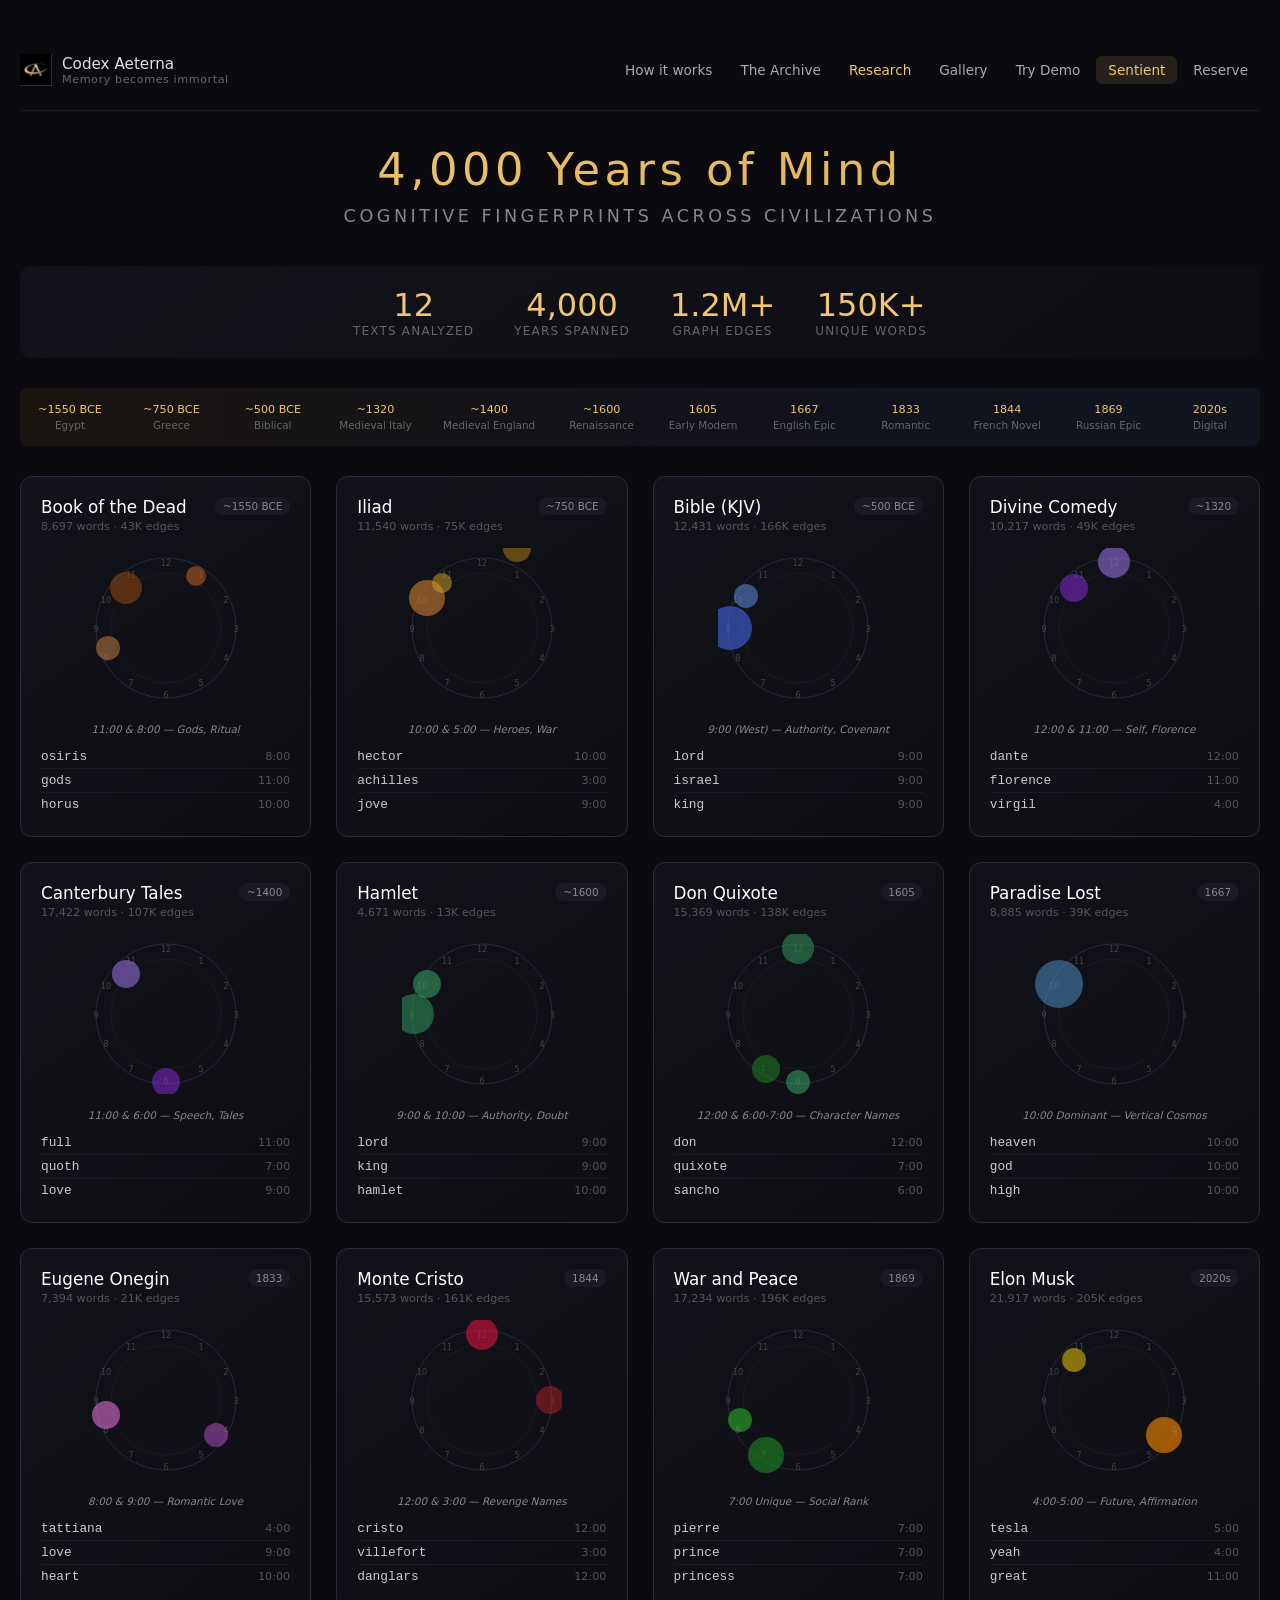
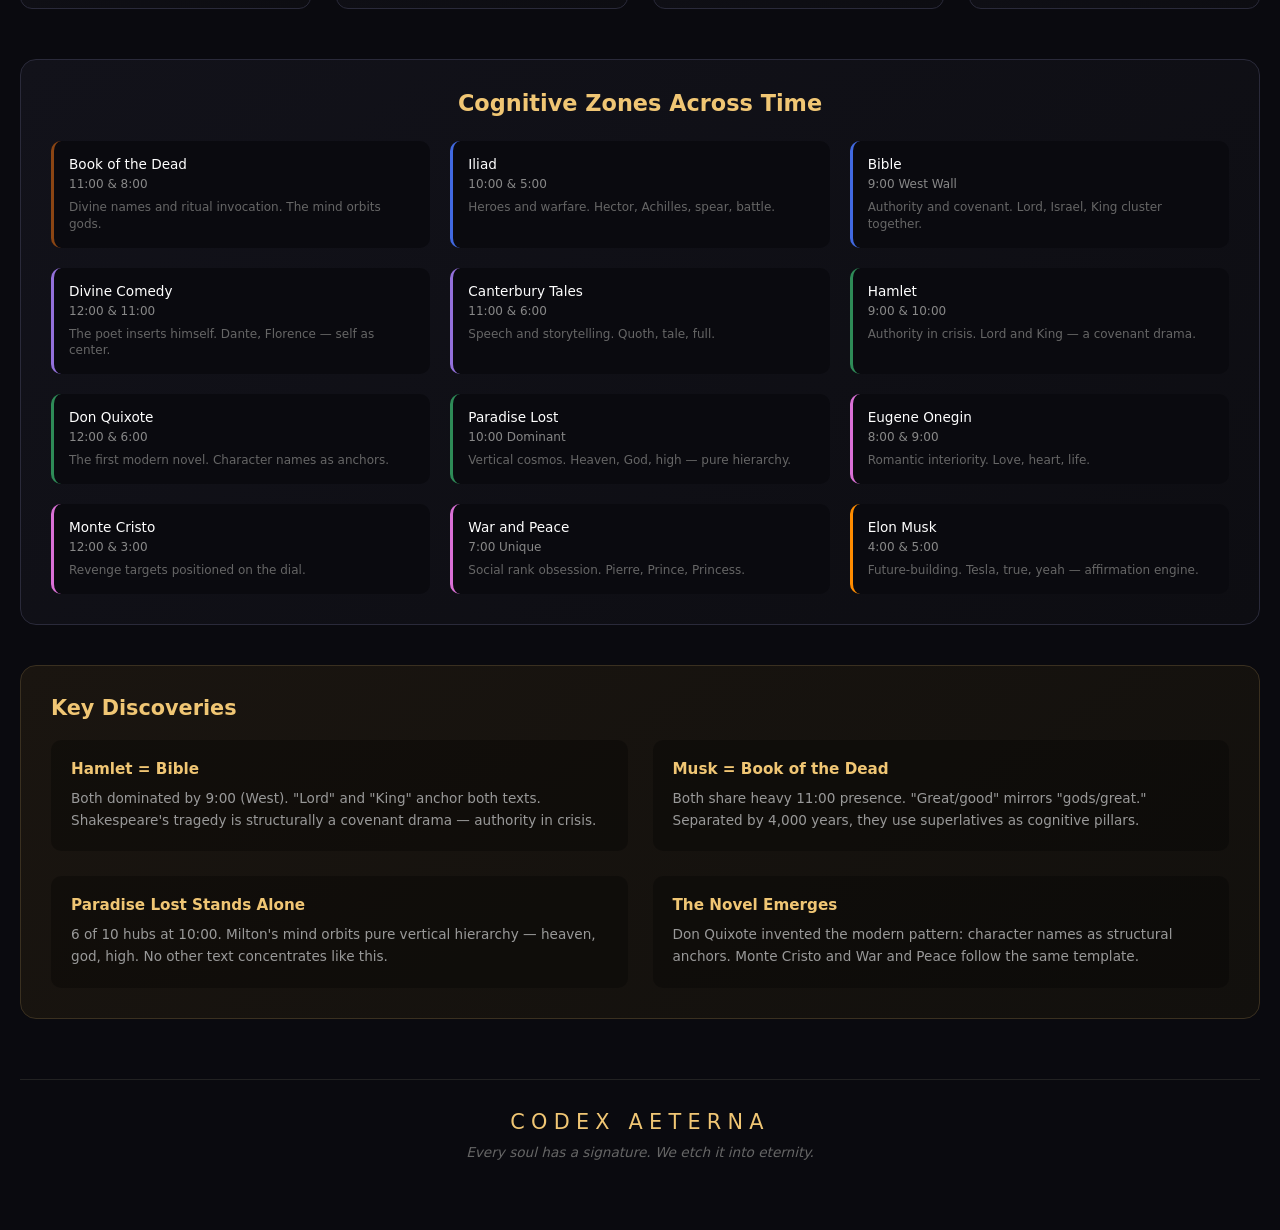
==== cognitive_fingerprints_full.html @ a66b54e3 "Codex Aeterna - launch version" ====
<!DOCTYPE html>
<html lang="en">
<head>
    <meta charset="UTF-8">
    <meta name="viewport" content="width=device-width, initial-scale=1.0">
    <title>4,000 Years of Cognitive Fingerprints | Codex Aeterna</title>
    <style>
        * {
            margin: 0;
            padding: 0;
            box-sizing: border-box;
        }
        
        body {
            background: #0a0a0f;
            color: #e0e0e0;
            font-family: 'Segoe UI', system-ui, sans-serif;
            min-height: 100vh;
            padding: 40px 20px;
        }
        
        .container {
            max-width: 1400px;
            margin: 0 auto;
        }
        
        header {
            text-align: center;
            margin-bottom: 40px;
        }
        
        h1 {
            font-size: 2.8rem;
            font-weight: 300;
            letter-spacing: 0.1em;
            margin-bottom: 10px;
            background: linear-gradient(135deg, #f0c674, #e0b050);
            -webkit-background-clip: text;
            -webkit-text-fill-color: transparent;
            background-clip: text;
        }
        
        .subtitle {
            font-size: 1.1rem;
            color: #888;
            letter-spacing: 0.2em;
            text-transform: uppercase;
        }
        
        .stats-bar {
            display: flex;
            justify-content: center;
            gap: 40px;
            margin: 30px 0;
            padding: 20px;
            background: linear-gradient(145deg, #12121a, #0d0d12);
            border-radius: 12px;
        }
        
        .stat {
            text-align: center;
        }
        
        .stat-value {
            font-size: 2rem;
            font-weight: 300;
            color: #f0c674;
        }
        
        .stat-label {
            font-size: 0.75rem;
            color: #666;
            text-transform: uppercase;
            letter-spacing: 0.1em;
        }
        
        .timeline {
            display: flex;
            justify-content: space-between;
            align-items: center;
            margin: 30px 0;
            padding: 15px 10px;
            background: linear-gradient(90deg, #1a1510 0%, #12121a 50%, #101520 100%);
            border-radius: 8px;
            overflow-x: auto;
        }
        
        .era {
            text-align: center;
            min-width: 80px;
            padding: 0 5px;
        }
        
        .era-date {
            font-size: 0.7rem;
            color: #f0c674;
            margin-bottom: 3px;
        }
        
        .era-name {
            font-size: 0.65rem;
            color: #666;
        }
        
        .dials-grid {
            display: grid;
            grid-template-columns: repeat(4, 1fr);
            gap: 25px;
            margin: 30px 0;
        }
        
        @media (max-width: 1200px) {
            .dials-grid { grid-template-columns: repeat(3, 1fr); }
        }
        
        @media (max-width: 900px) {
            .dials-grid { grid-template-columns: repeat(2, 1fr); }
        }
        
        @media (max-width: 600px) {
            .dials-grid { grid-template-columns: 1fr; }
        }
        
        .dial-card {
            background: linear-gradient(145deg, #12121a, #0d0d12);
            border: 1px solid #2a2a3a;
            border-radius: 12px;
            padding: 20px;
            position: relative;
            transition: transform 0.2s, border-color 0.2s;
        }
        
        .dial-card:hover {
            transform: translateY(-3px);
            border-color: #3a3a4a;
        }
        
        .dial-header {
            display: flex;
            justify-content: space-between;
            align-items: flex-start;
            margin-bottom: 15px;
        }
        
        .dial-title {
            font-size: 1.05rem;
            font-weight: 500;
            color: #fff;
        }
        
        .dial-meta {
            font-size: 0.7rem;
            color: #555;
            margin-top: 3px;
        }
        
        .dial-era {
            font-size: 0.65rem;
            color: #888;
            background: #1a1a25;
            padding: 3px 8px;
            border-radius: 10px;
        }
        
        .dial-container {
            position: relative;
            width: 160px;
            height: 160px;
            margin: 0 auto 15px;
        }
        
        .dial-svg {
            width: 100%;
            height: 100%;
        }
        
        .hub-list {
            margin-top: 10px;
        }
        
        .hub-item {
            display: flex;
            justify-content: space-between;
            align-items: center;
            padding: 4px 0;
            border-bottom: 1px solid #1a1a25;
            font-size: 0.8rem;
        }
        
        .hub-item:last-child {
            border-bottom: none;
        }
        
        .hub-word {
            color: #ccc;
            font-family: 'Consolas', monospace;
        }
        
        .hub-clock {
            color: #555;
            font-size: 0.7rem;
        }
        
        .zone-label {
            font-size: 0.65rem;
            color: #888;
            text-align: center;
            margin-top: 8px;
            font-style: italic;
        }
        
        .pattern-section {
            margin-top: 50px;
            padding: 30px;
            background: linear-gradient(145deg, #12121a, #0d0d12);
            border: 1px solid #2a2a3a;
            border-radius: 16px;
        }
        
        .pattern-title {
            font-size: 1.4rem;
            margin-bottom: 25px;
            color: #f0c674;
            text-align: center;
        }
        
        .pattern-grid {
            display: grid;
            grid-template-columns: repeat(3, 1fr);
            gap: 20px;
        }
        
        @media (max-width: 800px) {
            .pattern-grid { grid-template-columns: repeat(2, 1fr); }
        }
        
        @media (max-width: 500px) {
            .pattern-grid { grid-template-columns: 1fr; }
        }
        
        .pattern-item {
            padding: 15px;
            background: #0a0a0f;
            border-radius: 10px;
            border-left: 3px solid;
        }
        
        .pattern-name {
            font-size: 0.85rem;
            color: #fff;
            margin-bottom: 5px;
        }
        
        .pattern-zone {
            font-size: 0.75rem;
            color: #888;
            margin-bottom: 8px;
        }
        
        .pattern-desc {
            font-size: 0.75rem;
            color: #666;
            line-height: 1.4;
        }
        
        .insight-section {
            margin-top: 40px;
            padding: 30px;
            background: linear-gradient(145deg, #1a1510, #12100d);
            border: 1px solid #3a3020;
            border-radius: 16px;
        }
        
        .insight-title {
            font-size: 1.3rem;
            margin-bottom: 20px;
            color: #f0c674;
        }
        
        .insight-grid {
            display: grid;
            grid-template-columns: repeat(2, 1fr);
            gap: 25px;
        }
        
        @media (max-width: 700px) {
            .insight-grid { grid-template-columns: 1fr; }
        }
        
        .insight-card {
            padding: 20px;
            background: rgba(0,0,0,0.3);
            border-radius: 10px;
        }
        
        .insight-card h3 {
            font-size: 0.95rem;
            color: #f0c674;
            margin-bottom: 10px;
        }
        
        .insight-card p {
            font-size: 0.85rem;
            color: #999;
            line-height: 1.6;
        }
        
        footer {
            margin-top: 60px;
            text-align: center;
            padding: 30px;
            border-top: 1px solid #222;
        }
        
        .brand {
            font-size: 1.3rem;
            letter-spacing: 0.3em;
            color: #f0c674;
            margin-bottom: 10px;
        }
        
        .tagline {
            font-size: 0.85rem;
            color: #666;
            font-style: italic;
        }

        /* Color coding by era */
        .ancient { border-left-color: #8B4513; }
        .classical { border-left-color: #4169E1; }
        .medieval { border-left-color: #9370DB; }
        .renaissance { border-left-color: #2E8B57; }
        .romantic { border-left-color: #DA70D6; }
        .modern { border-left-color: #FF8C00; }
    </style>
    <style>
        .site-nav {
            display: flex;
            align-items: center;
            justify-content: space-between;
            padding: 14px 0 24px;
            border-bottom: 1px solid rgba(255,255,255,0.07);
            margin-bottom: 32px;
            flex-wrap: wrap;
            gap: 12px;
        }
        .site-nav a.logo-link {
            display: flex;
            align-items: center;
            gap: 10px;
            text-decoration: none;
            color: inherit;
        }
        .site-nav .logo-mark {
            height: 32px;
            width: auto;
        }
        .site-nav .logo-text span:first-child {
            display: block;
            font-size: 0.95rem;
            font-weight: 500;
            color: #e0e0e0;
        }
        .site-nav .logo-text span:last-child {
            display: block;
            font-size: 0.7rem;
            color: #666;
            letter-spacing: 0.05em;
        }
        .site-nav nav {
            display: flex;
            gap: 4px;
            flex-wrap: wrap;
        }
        .site-nav nav a {
            padding: 6px 12px;
            border-radius: 6px;
            font-size: 0.85rem;
            color: #aaa;
            text-decoration: none;
            transition: color 0.2s;
        }
        .site-nav nav a:hover { color: #e0e0e0; }
        .site-nav nav a.active { color: #f0c674; }
        .site-nav nav a.highlight {
            background: rgba(240,198,116,0.12);
            color: #f0c674;
        }
        .site-nav .hamburger {
            display: none;
            flex-direction: column;
            justify-content: center;
            gap: 5px;
            background: none;
            border: 1px solid rgba(255,255,255,0.12);
            border-radius: 8px;
            padding: 8px 10px;
            cursor: pointer;
            margin-left: auto;
        }
        .site-nav .hamburger span {
            display: block;
            width: 20px;
            height: 2px;
            background: #aaa;
            border-radius: 2px;
            transition: transform 0.2s ease, opacity 0.2s ease;
        }
        .site-nav.nav-open .hamburger span:nth-child(1) { transform: translateY(7px) rotate(45deg); }
        .site-nav.nav-open .hamburger span:nth-child(2) { opacity: 0; }
        .site-nav.nav-open .hamburger span:nth-child(3) { transform: translateY(-7px) rotate(-45deg); }
        @media (max-width: 767px) {
            .site-nav { flex-wrap: wrap; align-items: center; }
            .site-nav .hamburger { display: flex; }
            .site-nav nav {
                display: none;
                width: 100%;
                flex-direction: column;
                gap: 4px;
                padding-top: 10px;
                margin-top: 8px;
                border-top: 1px solid rgba(255,255,255,0.08);
            }
            .site-nav.nav-open nav { display: flex; background: #1a1a2e; border-radius: 12px; padding: 8px; margin-top: 10px; }
            .site-nav nav a { border-radius: 8px; padding: 10px 12px; }
        }
    </style>
</head>
<body>
    <div class="container">
        <div class="site-nav">
            <a href="index.html" class="logo-link">
                <img src="assets/img/logo-symbol-512.png" alt="Codex Aeterna" class="logo-mark">
                <div class="logo-text">
                    <span>Codex Aeterna</span>
                    <span>Memory becomes immortal</span>
                </div>
            </a>
            <button class="hamburger" aria-label="Toggle navigation" aria-expanded="false">
                <span></span><span></span><span></span>
            </button>
            <nav>
                <a href="index.html#how-it-works">How it works</a>
                <a href="index.html#offerings">The Archive</a>
                <a href="cognitive_fingerprints_full.html" class="active">Research</a>
                <a href="gallery.html">Gallery</a>
                <a href="demo.html">Try Demo</a>
                <a href="sentient.html" class="highlight">Sentient</a>
                <a href="index.html#contact">Reserve</a>
            </nav>
        </div>
        <header>
            <h1>4,000 Years of Mind</h1>
            <p class="subtitle">Cognitive Fingerprints Across Civilizations</p>
        </header>
        
        <div class="stats-bar">
            <div class="stat">
                <div class="stat-value">12</div>
                <div class="stat-label">Texts Analyzed</div>
            </div>
            <div class="stat">
                <div class="stat-value">4,000</div>
                <div class="stat-label">Years Spanned</div>
            </div>
            <div class="stat">
                <div class="stat-value">1.2M+</div>
                <div class="stat-label">Graph Edges</div>
            </div>
            <div class="stat">
                <div class="stat-value">150K+</div>
                <div class="stat-label">Unique Words</div>
            </div>
        </div>
        
        <div class="timeline">
            <div class="era"><div class="era-date">~1550 BCE</div><div class="era-name">Egypt</div></div>
            <div class="era"><div class="era-date">~750 BCE</div><div class="era-name">Greece</div></div>
            <div class="era"><div class="era-date">~500 BCE</div><div class="era-name">Biblical</div></div>
            <div class="era"><div class="era-date">~1320</div><div class="era-name">Medieval Italy</div></div>
            <div class="era"><div class="era-date">~1400</div><div class="era-name">Medieval England</div></div>
            <div class="era"><div class="era-date">~1600</div><div class="era-name">Renaissance</div></div>
            <div class="era"><div class="era-date">1605</div><div class="era-name">Early Modern</div></div>
            <div class="era"><div class="era-date">1667</div><div class="era-name">English Epic</div></div>
            <div class="era"><div class="era-date">1833</div><div class="era-name">Romantic</div></div>
            <div class="era"><div class="era-date">1844</div><div class="era-name">French Novel</div></div>
            <div class="era"><div class="era-date">1869</div><div class="era-name">Russian Epic</div></div>
            <div class="era"><div class="era-date">2020s</div><div class="era-name">Digital</div></div>
        </div>
        
        <div class="dials-grid">
            <!-- Book of the Dead -->
            <div class="dial-card">
                <div class="dial-header">
                    <div>
                        <div class="dial-title">Book of the Dead</div>
                        <div class="dial-meta">8,697 words · 43K edges</div>
                    </div>
                    <span class="dial-era">~1550 BCE</span>
                </div>
                <div class="dial-container">
                    <svg class="dial-svg" viewBox="0 0 160 160">
                        <circle cx="80" cy="80" r="70" fill="none" stroke="#2a2a3a" stroke-width="1"/>
                        <circle cx="80" cy="80" r="55" fill="none" stroke="#1a1a25" stroke-width="1"/>
                        <g fill="#444" font-size="8" text-anchor="middle">
                            <text x="80" y="18">12</text><text x="115" y="30">1</text>
                            <text x="140" y="55">2</text><text x="150" y="84">3</text>
                            <text x="140" y="113">4</text><text x="115" y="138">5</text>
                            <text x="80" y="150">6</text><text x="45" y="138">7</text>
                            <text x="20" y="113">8</text><text x="10" y="84">9</text>
                            <text x="20" y="55">10</text><text x="45" y="30">11</text>
                        </g>
                        <circle cx="40" cy="40" r="16" fill="#8B4513" opacity="0.6"/>
                        <circle cx="22" cy="100" r="12" fill="#CD853F" opacity="0.5"/>
                        <circle cx="110" cy="28" r="10" fill="#D2691E" opacity="0.5"/>
                    </svg>
                </div>
                <div class="zone-label">11:00 & 8:00 — Gods, Ritual</div>
                <div class="hub-list">
                    <div class="hub-item"><span class="hub-word">osiris</span><span class="hub-clock">8:00</span></div>
                    <div class="hub-item"><span class="hub-word">gods</span><span class="hub-clock">11:00</span></div>
                    <div class="hub-item"><span class="hub-word">horus</span><span class="hub-clock">10:00</span></div>
                </div>
            </div>
            
            <!-- Iliad -->
            <div class="dial-card">
                <div class="dial-header">
                    <div>
                        <div class="dial-title">Iliad</div>
                        <div class="dial-meta">11,540 words · 75K edges</div>
                    </div>
                    <span class="dial-era">~750 BCE</span>
                </div>
                <div class="dial-container">
                    <svg class="dial-svg" viewBox="0 0 160 160">
                        <circle cx="80" cy="80" r="70" fill="none" stroke="#2a2a3a" stroke-width="1"/>
                        <circle cx="80" cy="80" r="55" fill="none" stroke="#1a1a25" stroke-width="1"/>
                        <g fill="#444" font-size="8" text-anchor="middle">
                            <text x="80" y="18">12</text><text x="115" y="30">1</text>
                            <text x="140" y="55">2</text><text x="150" y="84">3</text>
                            <text x="140" y="113">4</text><text x="115" y="138">5</text>
                            <text x="80" y="150">6</text><text x="45" y="138">7</text>
                            <text x="20" y="113">8</text><text x="10" y="84">9</text>
                            <text x="20" y="55">10</text><text x="45" y="30">11</text>
                        </g>
                        <circle cx="25" cy="50" r="18" fill="#CD7F32" opacity="0.6"/>
                        <circle cx="115" y="130" r="14" fill="#B8860B" opacity="0.5"/>
                        <circle cx="40" cy="35" r="10" fill="#DAA520" opacity="0.5"/>
                    </svg>
                </div>
                <div class="zone-label">10:00 & 5:00 — Heroes, War</div>
                <div class="hub-list">
                    <div class="hub-item"><span class="hub-word">hector</span><span class="hub-clock">10:00</span></div>
                    <div class="hub-item"><span class="hub-word">achilles</span><span class="hub-clock">3:00</span></div>
                    <div class="hub-item"><span class="hub-word">jove</span><span class="hub-clock">9:00</span></div>
                </div>
            </div>
            
            <!-- Bible -->
            <div class="dial-card">
                <div class="dial-header">
                    <div>
                        <div class="dial-title">Bible (KJV)</div>
                        <div class="dial-meta">12,431 words · 166K edges</div>
                    </div>
                    <span class="dial-era">~500 BCE</span>
                </div>
                <div class="dial-container">
                    <svg class="dial-svg" viewBox="0 0 160 160">
                        <circle cx="80" cy="80" r="70" fill="none" stroke="#2a2a3a" stroke-width="1"/>
                        <circle cx="80" cy="80" r="55" fill="none" stroke="#1a1a25" stroke-width="1"/>
                        <g fill="#444" font-size="8" text-anchor="middle">
                            <text x="80" y="18">12</text><text x="115" y="30">1</text>
                            <text x="140" y="55">2</text><text x="150" y="84">3</text>
                            <text x="140" y="113">4</text><text x="115" y="138">5</text>
                            <text x="80" y="150">6</text><text x="45" y="138">7</text>
                            <text x="20" y="113">8</text><text x="10" y="84">9</text>
                            <text x="20" y="55">10</text><text x="45" y="30">11</text>
                        </g>
                        <circle cx="12" cy="80" r="22" fill="#4169E1" opacity="0.6"/>
                        <circle cx="28" cy="48" r="12" fill="#6495ED" opacity="0.5"/>
                    </svg>
                </div>
                <div class="zone-label">9:00 (West) — Authority, Covenant</div>
                <div class="hub-list">
                    <div class="hub-item"><span class="hub-word">lord</span><span class="hub-clock">9:00</span></div>
                    <div class="hub-item"><span class="hub-word">israel</span><span class="hub-clock">9:00</span></div>
                    <div class="hub-item"><span class="hub-word">king</span><span class="hub-clock">9:00</span></div>
                </div>
            </div>
            
            <!-- Divine Comedy -->
            <div class="dial-card">
                <div class="dial-header">
                    <div>
                        <div class="dial-title">Divine Comedy</div>
                        <div class="dial-meta">10,217 words · 49K edges</div>
                    </div>
                    <span class="dial-era">~1320</span>
                </div>
                <div class="dial-container">
                    <svg class="dial-svg" viewBox="0 0 160 160">
                        <circle cx="80" cy="80" r="70" fill="none" stroke="#2a2a3a" stroke-width="1"/>
                        <circle cx="80" cy="80" r="55" fill="none" stroke="#1a1a25" stroke-width="1"/>
                        <g fill="#444" font-size="8" text-anchor="middle">
                            <text x="80" y="18">12</text><text x="115" y="30">1</text>
                            <text x="140" y="55">2</text><text x="150" y="84">3</text>
                            <text x="140" y="113">4</text><text x="115" y="138">5</text>
                            <text x="80" y="150">6</text><text x="45" y="138">7</text>
                            <text x="20" y="113">8</text><text x="10" y="84">9</text>
                            <text x="20" y="55">10</text><text x="45" y="30">11</text>
                        </g>
                        <circle cx="80" cy="14" r="16" fill="#9370DB" opacity="0.6"/>
                        <circle cx="40" cy="40" r="14" fill="#8A2BE2" opacity="0.5"/>
                    </svg>
                </div>
                <div class="zone-label">12:00 & 11:00 — Self, Florence</div>
                <div class="hub-list">
                    <div class="hub-item"><span class="hub-word">dante</span><span class="hub-clock">12:00</span></div>
                    <div class="hub-item"><span class="hub-word">florence</span><span class="hub-clock">11:00</span></div>
                    <div class="hub-item"><span class="hub-word">virgil</span><span class="hub-clock">4:00</span></div>
                </div>
            </div>
            
            <!-- Canterbury Tales -->
            <div class="dial-card">
                <div class="dial-header">
                    <div>
                        <div class="dial-title">Canterbury Tales</div>
                        <div class="dial-meta">17,422 words · 107K edges</div>
                    </div>
                    <span class="dial-era">~1400</span>
                </div>
                <div class="dial-container">
                    <svg class="dial-svg" viewBox="0 0 160 160">
                        <circle cx="80" cy="80" r="70" fill="none" stroke="#2a2a3a" stroke-width="1"/>
                        <circle cx="80" cy="80" r="55" fill="none" stroke="#1a1a25" stroke-width="1"/>
                        <g fill="#444" font-size="8" text-anchor="middle">
                            <text x="80" y="18">12</text><text x="115" y="30">1</text>
                            <text x="140" y="55">2</text><text x="150" y="84">3</text>
                            <text x="140" y="113">4</text><text x="115" y="138">5</text>
                            <text x="80" y="150">6</text><text x="45" y="138">7</text>
                            <text x="20" y="113">8</text><text x="10" y="84">9</text>
                            <text x="20" y="55">10</text><text x="45" y="30">11</text>
                        </g>
                        <circle cx="40" cy="40" r="14" fill="#9370DB" opacity="0.6"/>
                        <circle cx="80" cy="148" r="14" fill="#8A2BE2" opacity="0.5"/>
                    </svg>
                </div>
                <div class="zone-label">11:00 & 6:00 — Speech, Tales</div>
                <div class="hub-list">
                    <div class="hub-item"><span class="hub-word">full</span><span class="hub-clock">11:00</span></div>
                    <div class="hub-item"><span class="hub-word">quoth</span><span class="hub-clock">7:00</span></div>
                    <div class="hub-item"><span class="hub-word">love</span><span class="hub-clock">9:00</span></div>
                </div>
            </div>
            
            <!-- Hamlet -->
            <div class="dial-card">
                <div class="dial-header">
                    <div>
                        <div class="dial-title">Hamlet</div>
                        <div class="dial-meta">4,671 words · 13K edges</div>
                    </div>
                    <span class="dial-era">~1600</span>
                </div>
                <div class="dial-container">
                    <svg class="dial-svg" viewBox="0 0 160 160">
                        <circle cx="80" cy="80" r="70" fill="none" stroke="#2a2a3a" stroke-width="1"/>
                        <circle cx="80" cy="80" r="55" fill="none" stroke="#1a1a25" stroke-width="1"/>
                        <g fill="#444" font-size="8" text-anchor="middle">
                            <text x="80" y="18">12</text><text x="115" y="30">1</text>
                            <text x="140" y="55">2</text><text x="150" y="84">3</text>
                            <text x="140" y="113">4</text><text x="115" y="138">5</text>
                            <text x="80" y="150">6</text><text x="45" y="138">7</text>
                            <text x="20" y="113">8</text><text x="10" y="84">9</text>
                            <text x="20" y="55">10</text><text x="45" y="30">11</text>
                        </g>
                        <circle cx="12" cy="80" r="20" fill="#2E8B57" opacity="0.6"/>
                        <circle cx="25" cy="50" r="14" fill="#3CB371" opacity="0.5"/>
                    </svg>
                </div>
                <div class="zone-label">9:00 & 10:00 — Authority, Doubt</div>
                <div class="hub-list">
                    <div class="hub-item"><span class="hub-word">lord</span><span class="hub-clock">9:00</span></div>
                    <div class="hub-item"><span class="hub-word">king</span><span class="hub-clock">9:00</span></div>
                    <div class="hub-item"><span class="hub-word">hamlet</span><span class="hub-clock">10:00</span></div>
                </div>
            </div>
            
            <!-- Don Quixote -->
            <div class="dial-card">
                <div class="dial-header">
                    <div>
                        <div class="dial-title">Don Quixote</div>
                        <div class="dial-meta">15,369 words · 138K edges</div>
                    </div>
                    <span class="dial-era">1605</span>
                </div>
                <div class="dial-container">
                    <svg class="dial-svg" viewBox="0 0 160 160">
                        <circle cx="80" cy="80" r="70" fill="none" stroke="#2a2a3a" stroke-width="1"/>
                        <circle cx="80" cy="80" r="55" fill="none" stroke="#1a1a25" stroke-width="1"/>
                        <g fill="#444" font-size="8" text-anchor="middle">
                            <text x="80" y="18">12</text><text x="115" y="30">1</text>
                            <text x="140" y="55">2</text><text x="150" y="84">3</text>
                            <text x="140" y="113">4</text><text x="115" y="138">5</text>
                            <text x="80" y="150">6</text><text x="45" y="138">7</text>
                            <text x="20" y="113">8</text><text x="10" y="84">9</text>
                            <text x="20" y="55">10</text><text x="45" y="30">11</text>
                        </g>
                        <circle cx="80" cy="14" r="16" fill="#2E8B57" opacity="0.6"/>
                        <circle cx="48" cy="135" r="14" fill="#228B22" opacity="0.5"/>
                        <circle cx="80" cy="148" r="12" fill="#3CB371" opacity="0.5"/>
                    </svg>
                </div>
                <div class="zone-label">12:00 & 6:00-7:00 — Character Names</div>
                <div class="hub-list">
                    <div class="hub-item"><span class="hub-word">don</span><span class="hub-clock">12:00</span></div>
                    <div class="hub-item"><span class="hub-word">quixote</span><span class="hub-clock">7:00</span></div>
                    <div class="hub-item"><span class="hub-word">sancho</span><span class="hub-clock">6:00</span></div>
                </div>
            </div>
            
            <!-- Paradise Lost -->
            <div class="dial-card">
                <div class="dial-header">
                    <div>
                        <div class="dial-title">Paradise Lost</div>
                        <div class="dial-meta">8,885 words · 39K edges</div>
                    </div>
                    <span class="dial-era">1667</span>
                </div>
                <div class="dial-container">
                    <svg class="dial-svg" viewBox="0 0 160 160">
                        <circle cx="80" cy="80" r="70" fill="none" stroke="#2a2a3a" stroke-width="1"/>
                        <circle cx="80" cy="80" r="55" fill="none" stroke="#1a1a25" stroke-width="1"/>
                        <g fill="#444" font-size="8" text-anchor="middle">
                            <text x="80" y="18">12</text><text x="115" y="30">1</text>
                            <text x="140" y="55">2</text><text x="150" y="84">3</text>
                            <text x="140" y="113">4</text><text x="115" y="138">5</text>
                            <text x="80" y="150">6</text><text x="45" y="138">7</text>
                            <text x="20" y="113">8</text><text x="10" y="84">9</text>
                            <text x="20" y="55">10</text><text x="45" y="30">11</text>
                        </g>
                        <circle cx="25" cy="50" r="24" fill="#4682B4" opacity="0.6"/>
                    </svg>
                </div>
                <div class="zone-label">10:00 Dominant — Vertical Cosmos</div>
                <div class="hub-list">
                    <div class="hub-item"><span class="hub-word">heaven</span><span class="hub-clock">10:00</span></div>
                    <div class="hub-item"><span class="hub-word">god</span><span class="hub-clock">10:00</span></div>
                    <div class="hub-item"><span class="hub-word">high</span><span class="hub-clock">10:00</span></div>
                </div>
            </div>
            
            <!-- Eugene Onegin -->
            <div class="dial-card">
                <div class="dial-header">
                    <div>
                        <div class="dial-title">Eugene Onegin</div>
                        <div class="dial-meta">7,394 words · 21K edges</div>
                    </div>
                    <span class="dial-era">1833</span>
                </div>
                <div class="dial-container">
                    <svg class="dial-svg" viewBox="0 0 160 160">
                        <circle cx="80" cy="80" r="70" fill="none" stroke="#2a2a3a" stroke-width="1"/>
                        <circle cx="80" cy="80" r="55" fill="none" stroke="#1a1a25" stroke-width="1"/>
                        <g fill="#444" font-size="8" text-anchor="middle">
                            <text x="80" y="18">12</text><text x="115" y="30">1</text>
                            <text x="140" y="55">2</text><text x="150" y="84">3</text>
                            <text x="140" y="113">4</text><text x="115" y="138">5</text>
                            <text x="80" y="150">6</text><text x="45" y="138">7</text>
                            <text x="20" y="113">8</text><text x="10" y="84">9</text>
                            <text x="20" y="55">10</text><text x="45" y="30">11</text>
                        </g>
                        <circle cx="20" cy="95" r="14" fill="#DA70D6" opacity="0.6"/>
                        <circle cx="130" cy="115" r="12" fill="#BA55D3" opacity="0.5"/>
                    </svg>
                </div>
                <div class="zone-label">8:00 & 9:00 — Romantic Love</div>
                <div class="hub-list">
                    <div class="hub-item"><span class="hub-word">tattiana</span><span class="hub-clock">4:00</span></div>
                    <div class="hub-item"><span class="hub-word">love</span><span class="hub-clock">9:00</span></div>
                    <div class="hub-item"><span class="hub-word">heart</span><span class="hub-clock">10:00</span></div>
                </div>
            </div>
            
            <!-- Monte Cristo -->
            <div class="dial-card">
                <div class="dial-header">
                    <div>
                        <div class="dial-title">Monte Cristo</div>
                        <div class="dial-meta">15,573 words · 161K edges</div>
                    </div>
                    <span class="dial-era">1844</span>
                </div>
                <div class="dial-container">
                    <svg class="dial-svg" viewBox="0 0 160 160">
                        <circle cx="80" cy="80" r="70" fill="none" stroke="#2a2a3a" stroke-width="1"/>
                        <circle cx="80" cy="80" r="55" fill="none" stroke="#1a1a25" stroke-width="1"/>
                        <g fill="#444" font-size="8" text-anchor="middle">
                            <text x="80" y="18">12</text><text x="115" y="30">1</text>
                            <text x="140" y="55">2</text><text x="150" y="84">3</text>
                            <text x="140" y="113">4</text><text x="115" y="138">5</text>
                            <text x="80" y="150">6</text><text x="45" y="138">7</text>
                            <text x="20" y="113">8</text><text x="10" y="84">9</text>
                            <text x="20" y="55">10</text><text x="45" y="30">11</text>
                        </g>
                        <circle cx="80" cy="14" r="16" fill="#DC143C" opacity="0.6"/>
                        <circle cx="148" cy="80" r="14" fill="#B22222" opacity="0.5"/>
                    </svg>
                </div>
                <div class="zone-label">12:00 & 3:00 — Revenge Names</div>
                <div class="hub-list">
                    <div class="hub-item"><span class="hub-word">cristo</span><span class="hub-clock">12:00</span></div>
                    <div class="hub-item"><span class="hub-word">villefort</span><span class="hub-clock">3:00</span></div>
                    <div class="hub-item"><span class="hub-word">danglars</span><span class="hub-clock">12:00</span></div>
                </div>
            </div>
            
            <!-- War and Peace -->
            <div class="dial-card">
                <div class="dial-header">
                    <div>
                        <div class="dial-title">War and Peace</div>
                        <div class="dial-meta">17,234 words · 196K edges</div>
                    </div>
                    <span class="dial-era">1869</span>
                </div>
                <div class="dial-container">
                    <svg class="dial-svg" viewBox="0 0 160 160">
                        <circle cx="80" cy="80" r="70" fill="none" stroke="#2a2a3a" stroke-width="1"/>
                        <circle cx="80" cy="80" r="55" fill="none" stroke="#1a1a25" stroke-width="1"/>
                        <g fill="#444" font-size="8" text-anchor="middle">
                            <text x="80" y="18">12</text><text x="115" y="30">1</text>
                            <text x="140" y="55">2</text><text x="150" y="84">3</text>
                            <text x="140" y="113">4</text><text x="115" y="138">5</text>
                            <text x="80" y="150">6</text><text x="45" y="138">7</text>
                            <text x="20" y="113">8</text><text x="10" y="84">9</text>
                            <text x="20" y="55">10</text><text x="45" y="30">11</text>
                        </g>
                        <circle cx="48" cy="135" r="18" fill="#228B22" opacity="0.6"/>
                        <circle cx="22" cy="100" r="12" fill="#32CD32" opacity="0.5"/>
                    </svg>
                </div>
                <div class="zone-label">7:00 Unique — Social Rank</div>
                <div class="hub-list">
                    <div class="hub-item"><span class="hub-word">pierre</span><span class="hub-clock">7:00</span></div>
                    <div class="hub-item"><span class="hub-word">prince</span><span class="hub-clock">7:00</span></div>
                    <div class="hub-item"><span class="hub-word">princess</span><span class="hub-clock">7:00</span></div>
                </div>
            </div>
            
            <!-- Elon Musk -->
            <div class="dial-card">
                <div class="dial-header">
                    <div>
                        <div class="dial-title">Elon Musk</div>
                        <div class="dial-meta">21,917 words · 205K edges</div>
                    </div>
                    <span class="dial-era">2020s</span>
                </div>
                <div class="dial-container">
                    <svg class="dial-svg" viewBox="0 0 160 160">
                        <circle cx="80" cy="80" r="70" fill="none" stroke="#2a2a3a" stroke-width="1"/>
                        <circle cx="80" cy="80" r="55" fill="none" stroke="#1a1a25" stroke-width="1"/>
                        <g fill="#444" font-size="8" text-anchor="middle">
                            <text x="80" y="18">12</text><text x="115" y="30">1</text>
                            <text x="140" y="55">2</text><text x="150" y="84">3</text>
                            <text x="140" y="113">4</text><text x="115" y="138">5</text>
                            <text x="80" y="150">6</text><text x="45" y="138">7</text>
                            <text x="20" y="113">8</text><text x="10" y="84">9</text>
                            <text x="20" y="55">10</text><text x="45" y="30">11</text>
                        </g>
                        <circle cx="130" cy="115" r="18" fill="#FF8C00" opacity="0.6"/>
                        <circle cx="40" cy="40" r="12" fill="#FFD700" opacity="0.5"/>
                    </svg>
                </div>
                <div class="zone-label">4:00-5:00 — Future, Affirmation</div>
                <div class="hub-list">
                    <div class="hub-item"><span class="hub-word">tesla</span><span class="hub-clock">5:00</span></div>
                    <div class="hub-item"><span class="hub-word">yeah</span><span class="hub-clock">4:00</span></div>
                    <div class="hub-item"><span class="hub-word">great</span><span class="hub-clock">11:00</span></div>
                </div>
            </div>
        </div>
        
        <div class="pattern-section">
            <h2 class="pattern-title">Cognitive Zones Across Time</h2>
            <div class="pattern-grid">
                <div class="pattern-item ancient">
                    <div class="pattern-name">Book of the Dead</div>
                    <div class="pattern-zone">11:00 & 8:00</div>
                    <div class="pattern-desc">Divine names and ritual invocation. The mind orbits gods.</div>
                </div>
                <div class="pattern-item classical">
                    <div class="pattern-name">Iliad</div>
                    <div class="pattern-zone">10:00 & 5:00</div>
                    <div class="pattern-desc">Heroes and warfare. Hector, Achilles, spear, battle.</div>
                </div>
                <div class="pattern-item classical">
                    <div class="pattern-name">Bible</div>
                    <div class="pattern-zone">9:00 West Wall</div>
                    <div class="pattern-desc">Authority and covenant. Lord, Israel, King cluster together.</div>
                </div>
                <div class="pattern-item medieval">
                    <div class="pattern-name">Divine Comedy</div>
                    <div class="pattern-zone">12:00 & 11:00</div>
                    <div class="pattern-desc">The poet inserts himself. Dante, Florence — self as center.</div>
                </div>
                <div class="pattern-item medieval">
                    <div class="pattern-name">Canterbury Tales</div>
                    <div class="pattern-zone">11:00 & 6:00</div>
                    <div class="pattern-desc">Speech and storytelling. Quoth, tale, full.</div>
                </div>
                <div class="pattern-item renaissance">
                    <div class="pattern-name">Hamlet</div>
                    <div class="pattern-zone">9:00 & 10:00</div>
                    <div class="pattern-desc">Authority in crisis. Lord and King — a covenant drama.</div>
                </div>
                <div class="pattern-item renaissance">
                    <div class="pattern-name">Don Quixote</div>
                    <div class="pattern-zone">12:00 & 6:00</div>
                    <div class="pattern-desc">The first modern novel. Character names as anchors.</div>
                </div>
                <div class="pattern-item renaissance">
                    <div class="pattern-name">Paradise Lost</div>
                    <div class="pattern-zone">10:00 Dominant</div>
                    <div class="pattern-desc">Vertical cosmos. Heaven, God, high — pure hierarchy.</div>
                </div>
                <div class="pattern-item romantic">
                    <div class="pattern-name">Eugene Onegin</div>
                    <div class="pattern-zone">8:00 & 9:00</div>
                    <div class="pattern-desc">Romantic interiority. Love, heart, life.</div>
                </div>
                <div class="pattern-item romantic">
                    <div class="pattern-name">Monte Cristo</div>
                    <div class="pattern-zone">12:00 & 3:00</div>
                    <div class="pattern-desc">Revenge targets positioned on the dial.</div>
                </div>
                <div class="pattern-item romantic">
                    <div class="pattern-name">War and Peace</div>
                    <div class="pattern-zone">7:00 Unique</div>
                    <div class="pattern-desc">Social rank obsession. Pierre, Prince, Princess.</div>
                </div>
                <div class="pattern-item modern">
                    <div class="pattern-name">Elon Musk</div>
                    <div class="pattern-zone">4:00 & 5:00</div>
                    <div class="pattern-desc">Future-building. Tesla, true, yeah — affirmation engine.</div>
                </div>
            </div>
        </div>
        
        <div class="insight-section">
            <h2 class="insight-title">Key Discoveries</h2>
            <div class="insight-grid">
                <div class="insight-card">
                    <h3>Hamlet = Bible</h3>
                    <p>Both dominated by 9:00 (West). "Lord" and "King" anchor both texts. Shakespeare's tragedy is structurally a covenant drama — authority in crisis.</p>
                </div>
                <div class="insight-card">
                    <h3>Musk = Book of the Dead</h3>
                    <p>Both share heavy 11:00 presence. "Great/good" mirrors "gods/great." Separated by 4,000 years, they use superlatives as cognitive pillars.</p>
                </div>
                <div class="insight-card">
                    <h3>Paradise Lost Stands Alone</h3>
                    <p>6 of 10 hubs at 10:00. Milton's mind orbits pure vertical hierarchy — heaven, god, high. No other text concentrates like this.</p>
                </div>
                <div class="insight-card">
                    <h3>The Novel Emerges</h3>
                    <p>Don Quixote invented the modern pattern: character names as structural anchors. Monte Cristo and War and Peace follow the same template.</p>
                </div>
            </div>
        </div>
        
        <footer>
            <div class="brand">CODEX AETERNA</div>
            <div class="tagline">Every soul has a signature. We etch it into eternity.</div>
        </footer>
    </div>
</body>
</html>
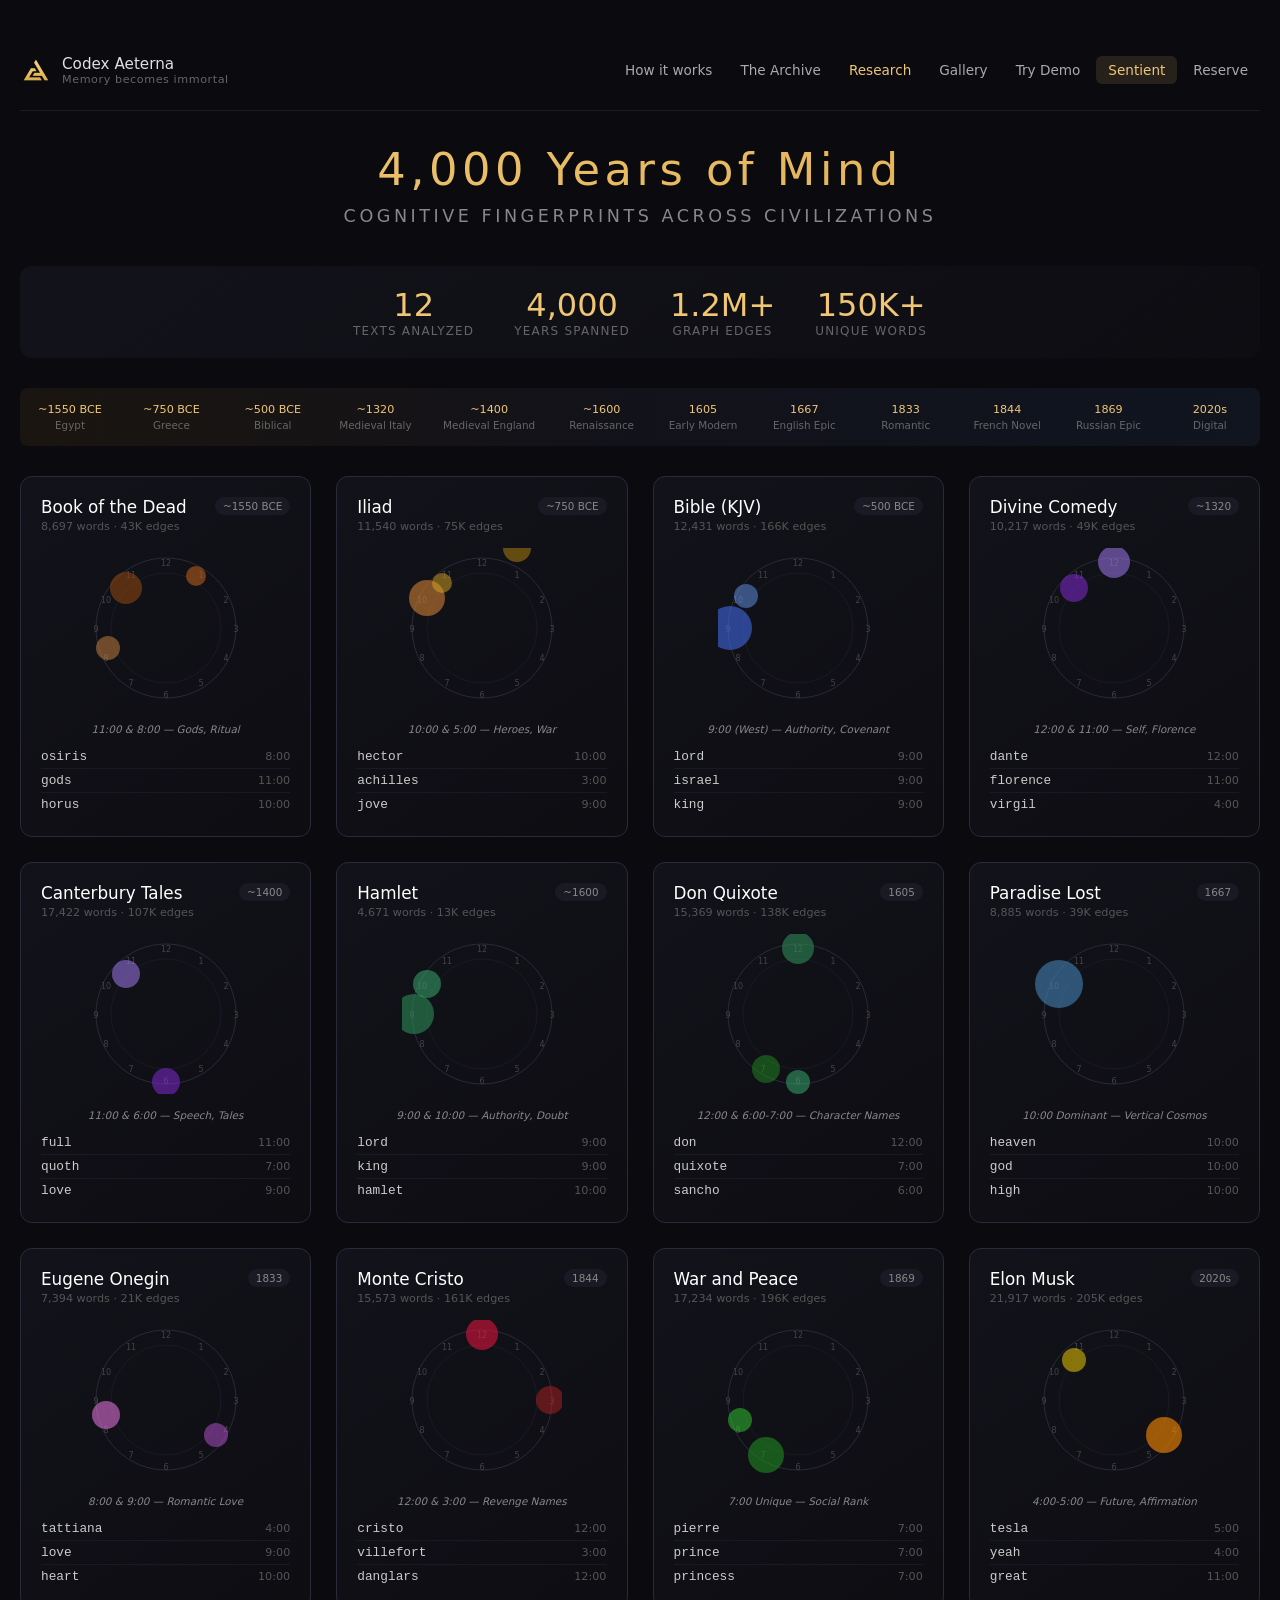
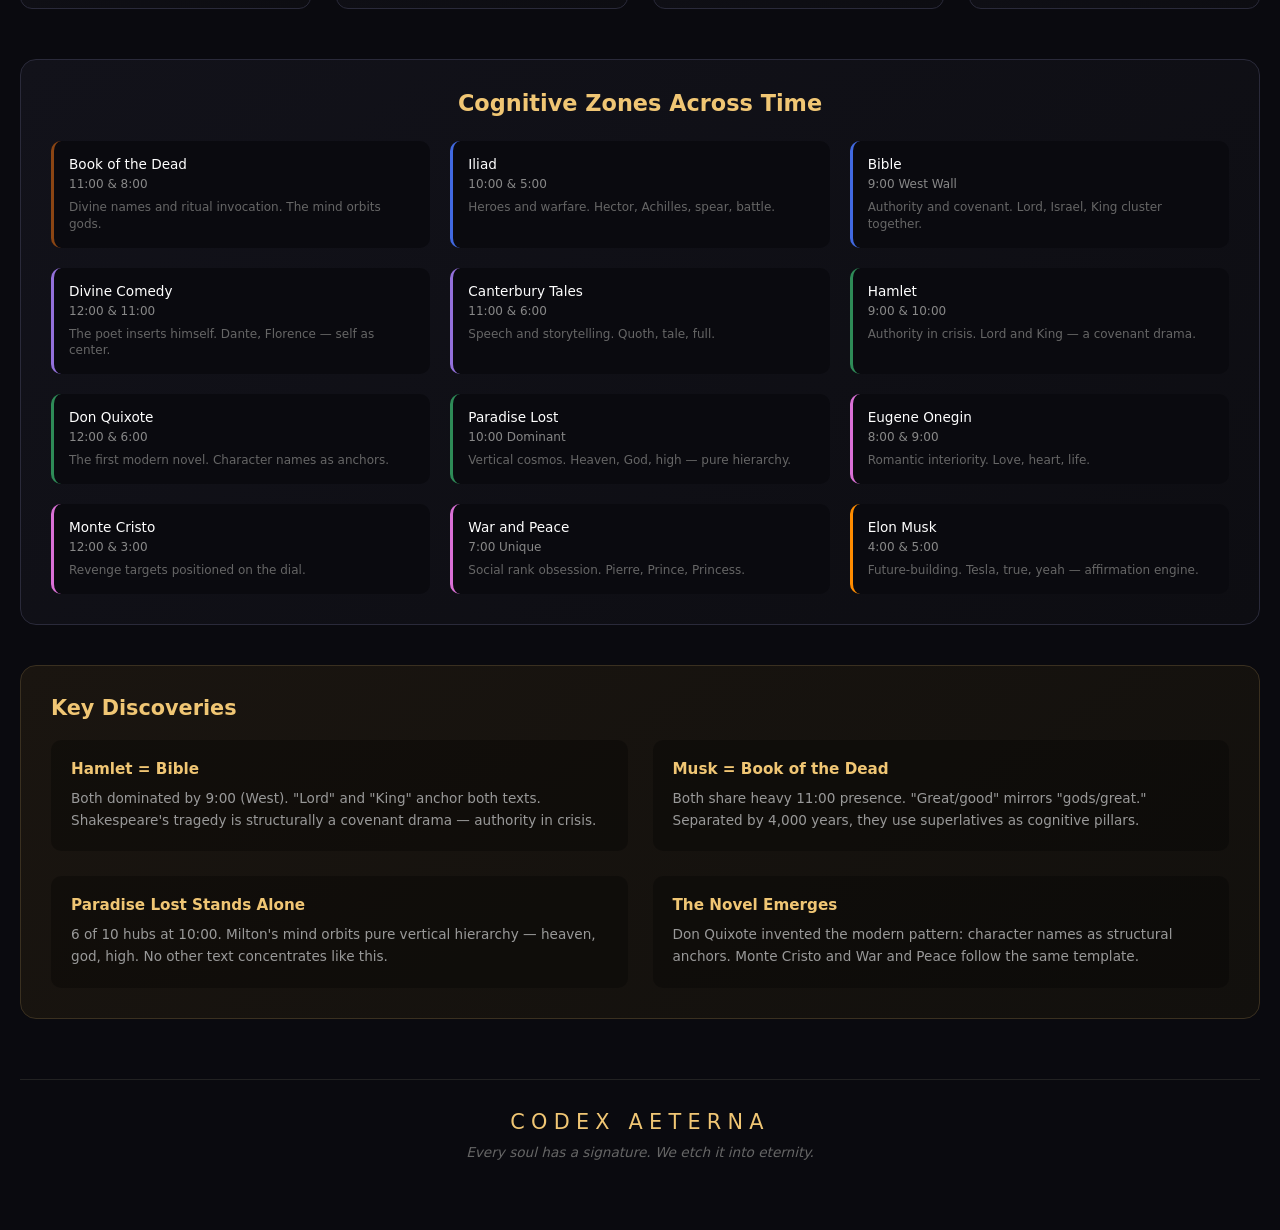
==== commit f211fa17: "SEO overhaul, R2 CDN portraits, log-scale galaxy stars, updated images - Rich meta descriptions + OG" ====
--- a/cognitive_fingerprints_full.html
+++ b/cognitive_fingerprints_full.html
@@ -1,9 +1,11 @@
 <!DOCTYPE html>
 <html lang="en">
 <head>
+    <link rel="canonical" href="https://codexaeterna.com/cognitive_fingerprints_full.html" />
     <meta charset="UTF-8">
     <meta name="viewport" content="width=device-width, initial-scale=1.0">
-    <title>4,000 Years of Cognitive Fingerprints | Codex Aeterna</title>
+    <title>4,000 Years of Cognitive Fingerprints — Soul Signatures Across History | Codex Aeterna</title>
+    <meta name="description" content="Explore 4,000 years of cognitive fingerprints — from ancient scriptures to modern podcasts. Discover how the shape of human thought evolved across civilizations, mapped through soul signature analysis of 70,000 texts." />
     <style>
         * {
             margin: 0;
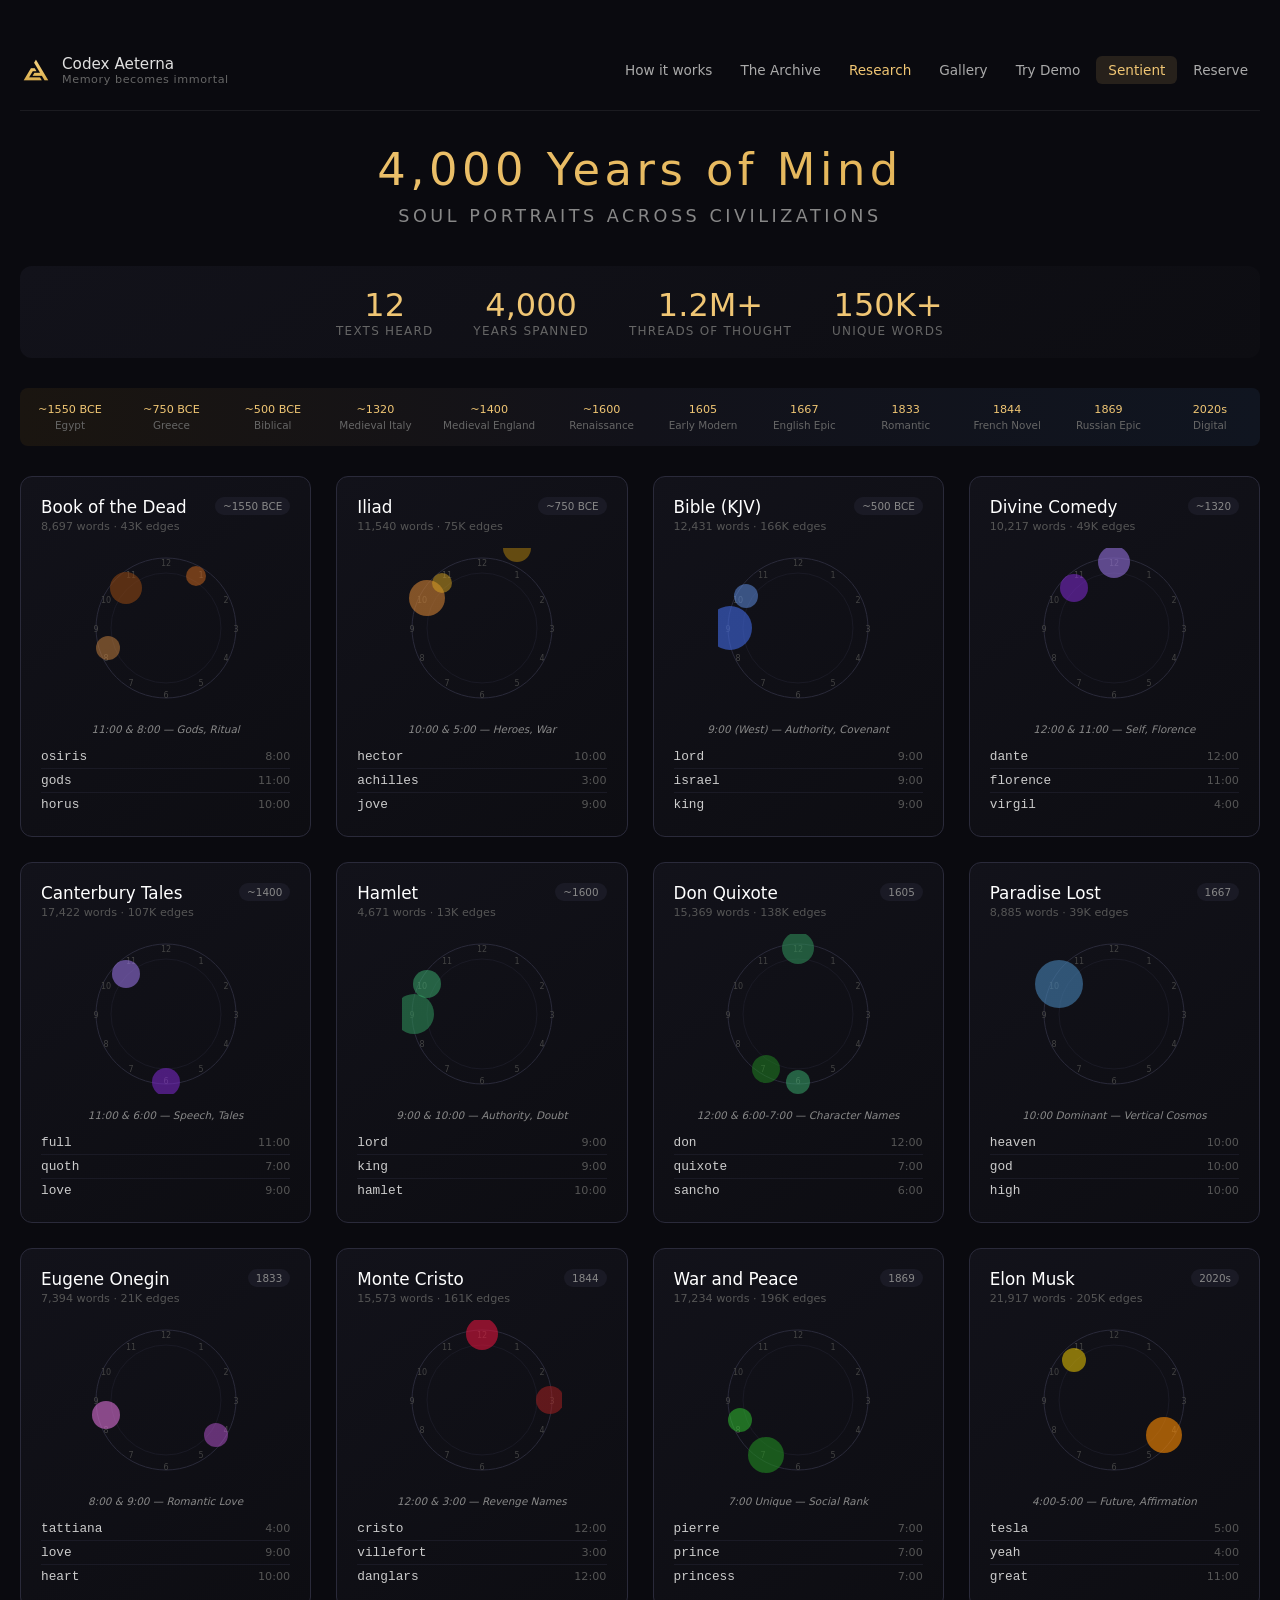
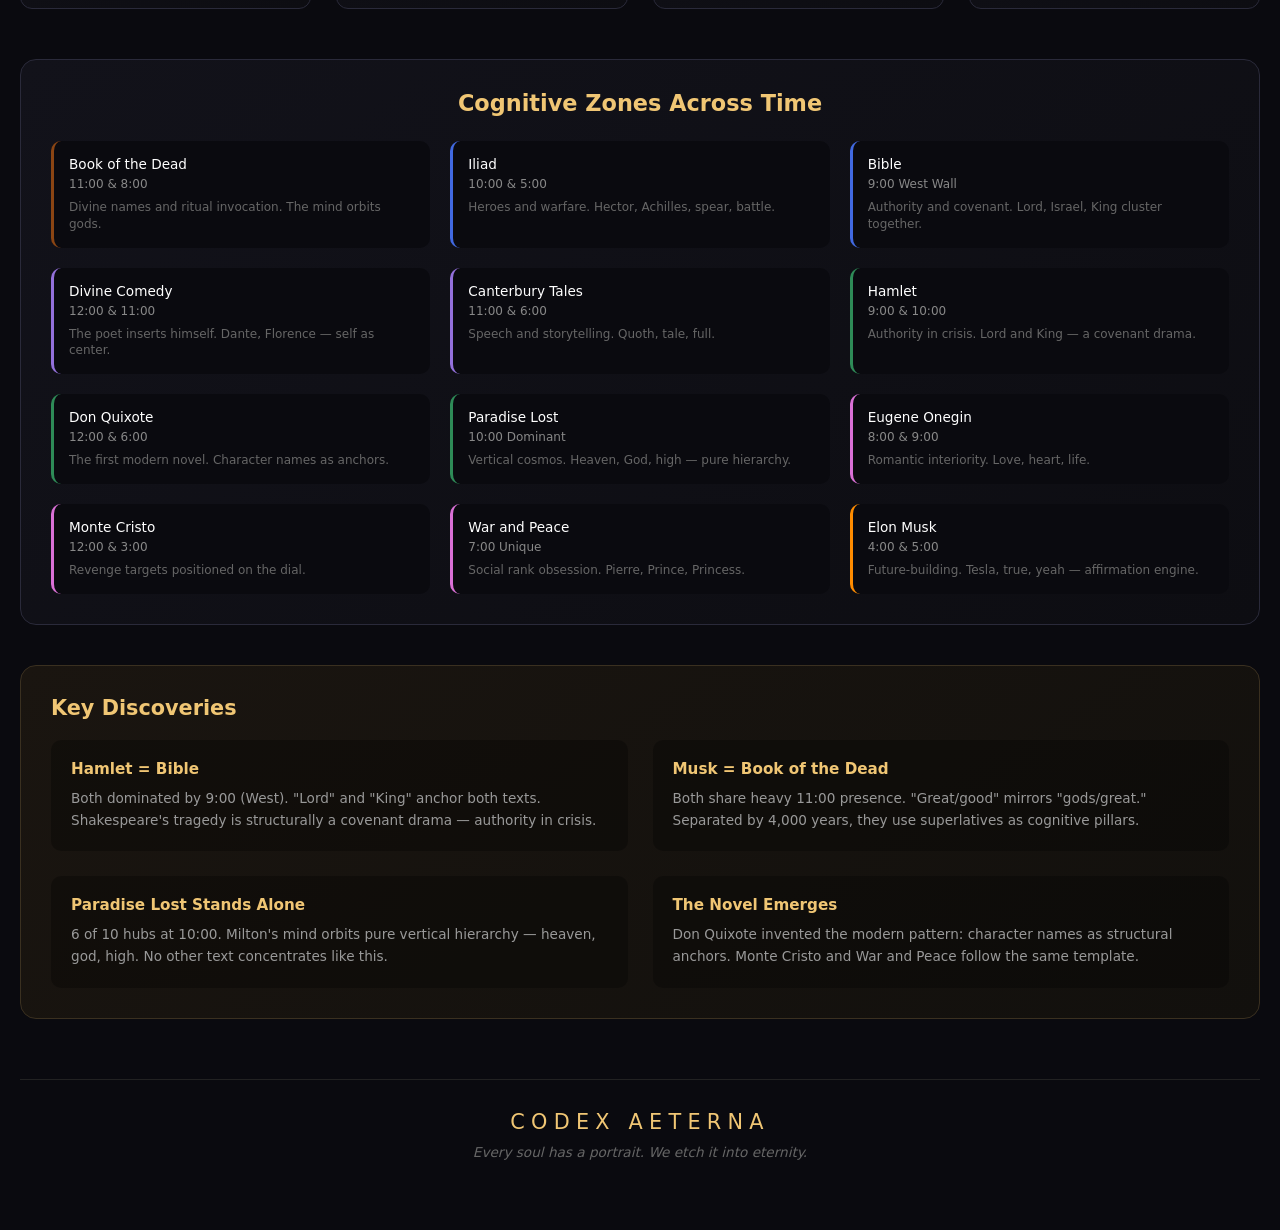
==== commit 584dfe42: "Public voice update: new brand language sitewide — Not composed. Set free." ====
--- a/cognitive_fingerprints_full.html
+++ b/cognitive_fingerprints_full.html
@@ -1,11 +1,11 @@
 <!DOCTYPE html>
 <html lang="en">
 <head>
-    <link rel="canonical" href="https://codexaeterna.com/cognitive_fingerprints_full.html" />
+    <link rel="canonical" href="https://www.codexaeterna.com/cognitive_portraits_full.html" />
     <meta charset="UTF-8">
     <meta name="viewport" content="width=device-width, initial-scale=1.0">
-    <title>4,000 Years of Cognitive Fingerprints — Soul Signatures Across History | Codex Aeterna</title>
-    <meta name="description" content="Explore 4,000 years of cognitive fingerprints — from ancient scriptures to modern podcasts. Discover how the shape of human thought evolved across civilizations, mapped through soul signature analysis of 70,000 texts." />
+    <title>4,000 Years of Soul Portraits — Soul Portraits Across History | Codex Aeterna</title>
+    <meta name="description" content="Explore 4,000 years of soul portraits — from ancient scriptures to modern podcasts. Discover how the shape of human thought evolved across civilizations, seen through the soul portraits of 70,000 texts." />
     <style>
         * {
             margin: 0;
@@ -444,7 +444,7 @@
             <nav>
                 <a href="index.html#how-it-works">How it works</a>
                 <a href="index.html#offerings">The Archive</a>
-                <a href="cognitive_fingerprints_full.html" class="active">Research</a>
+                <a href="cognitive_portraits_full.html" class="active">Research</a>
                 <a href="gallery.html">Gallery</a>
                 <a href="demo.html">Try Demo</a>
                 <a href="sentient.html" class="highlight">Sentient</a>
@@ -453,13 +453,13 @@
         </div>
         <header>
             <h1>4,000 Years of Mind</h1>
-            <p class="subtitle">Cognitive Fingerprints Across Civilizations</p>
+            <p class="subtitle">Soul Portraits Across Civilizations</p>
         </header>
         
         <div class="stats-bar">
             <div class="stat">
                 <div class="stat-value">12</div>
-                <div class="stat-label">Texts Analyzed</div>
+                <div class="stat-label">Texts Heard</div>
             </div>
             <div class="stat">
                 <div class="stat-value">4,000</div>
@@ -467,7 +467,7 @@
             </div>
             <div class="stat">
                 <div class="stat-value">1.2M+</div>
-                <div class="stat-label">Graph Edges</div>
+                <div class="stat-label">Threads of Thought</div>
             </div>
             <div class="stat">
                 <div class="stat-value">150K+</div>
@@ -980,8 +980,9 @@
         
         <footer>
             <div class="brand">CODEX AETERNA</div>
-            <div class="tagline">Every soul has a signature. We etch it into eternity.</div>
+            <div class="tagline">Every soul has a portrait. We etch it into eternity.</div>
         </footer>
     </div>
+  <script src="assets/js/main.js"></script>
 </body>
 </html>
